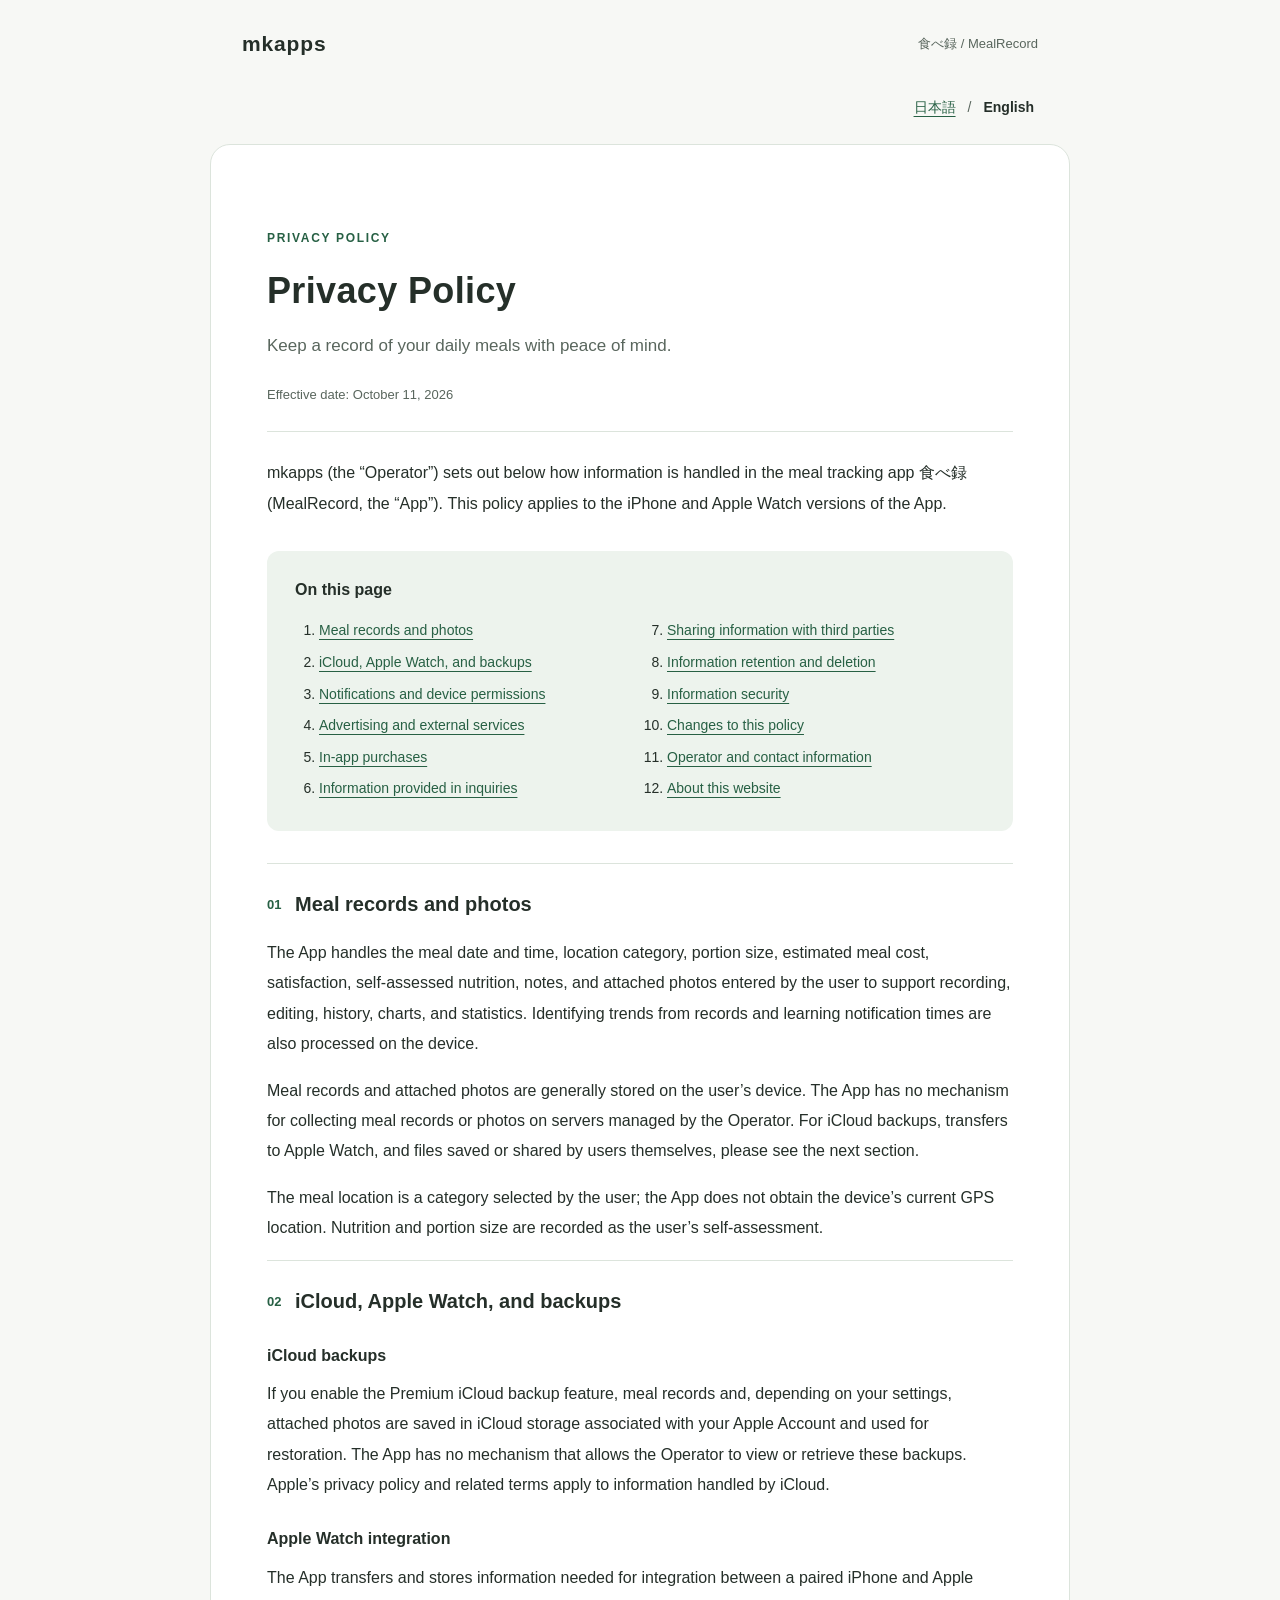
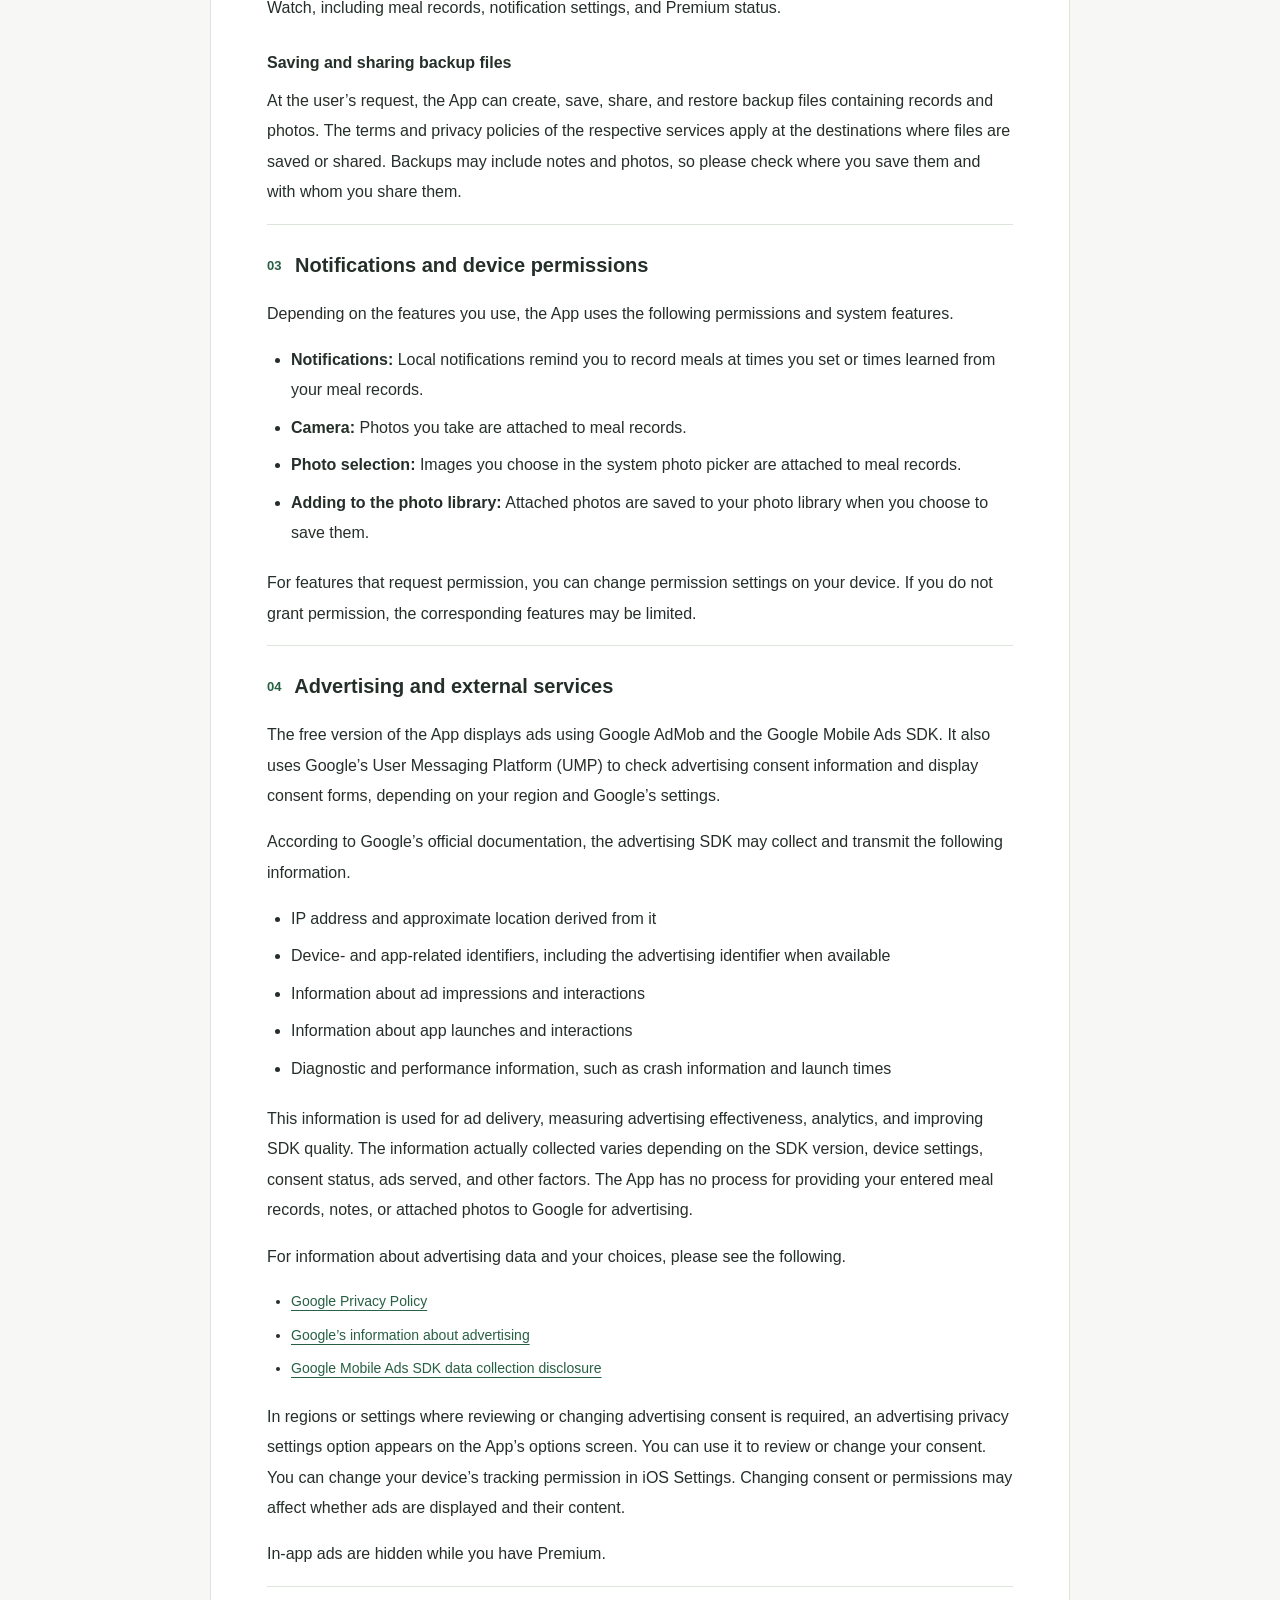
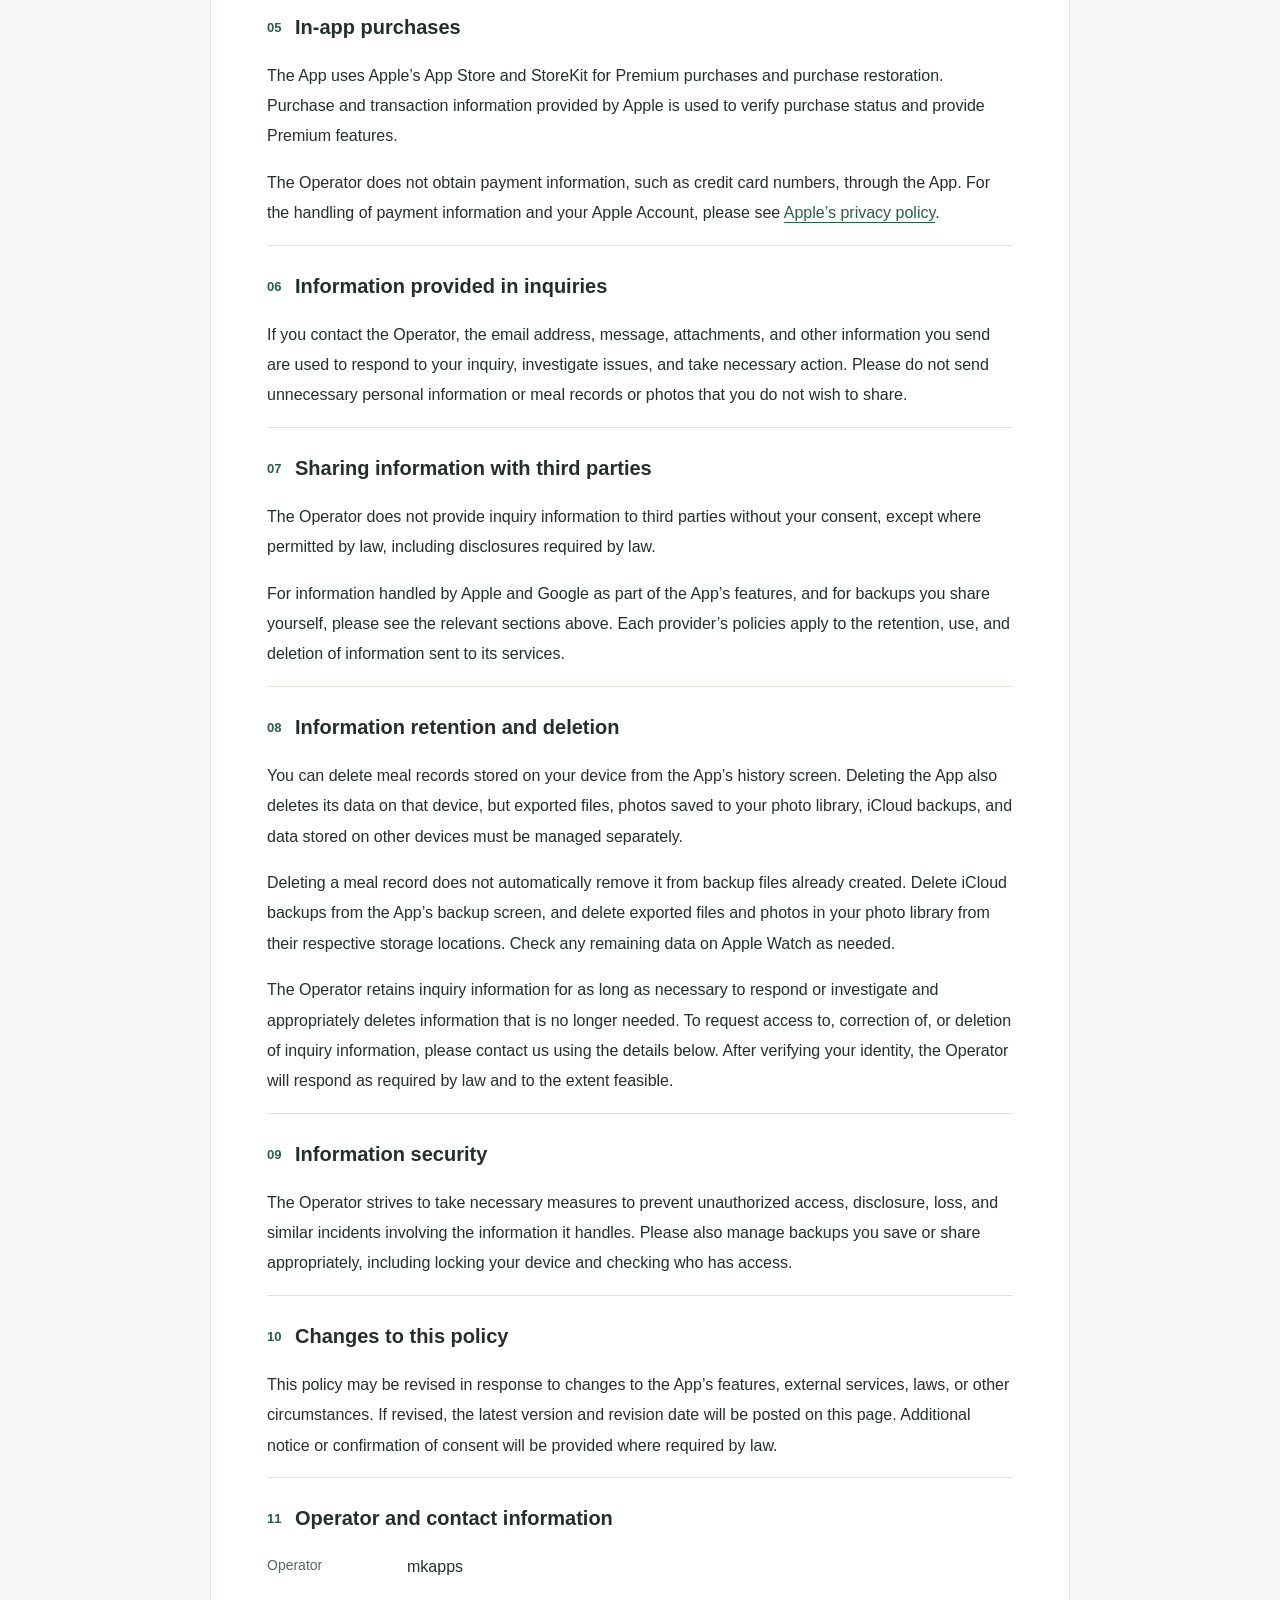
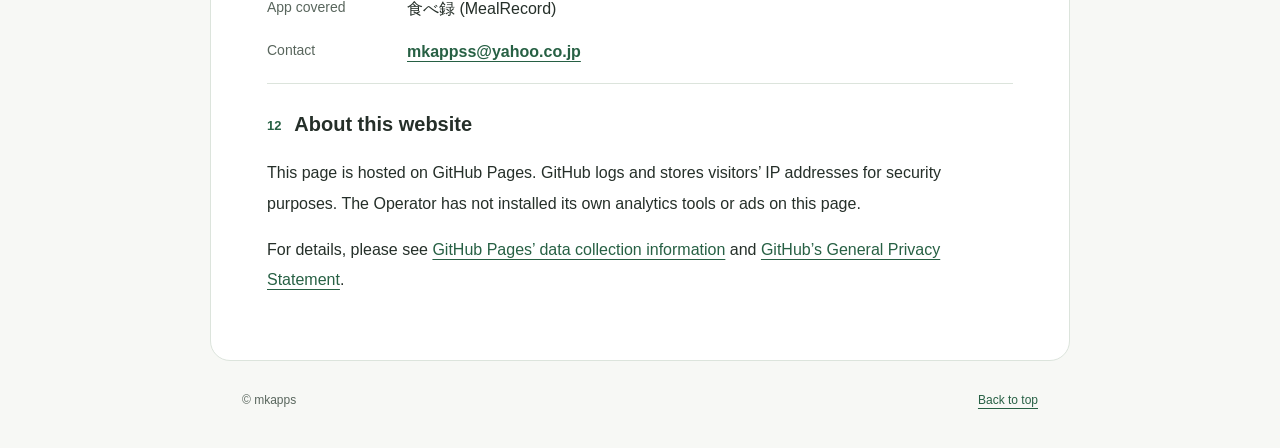
==== privacy/en/index.html @ 0091ebb4 "Add English privacy policy and language switch" ====
<!doctype html>
<html lang="en">
<head>
  <meta charset="utf-8">
  <meta name="viewport" content="width=device-width, initial-scale=1">
  <meta name="robots" content="noindex,nofollow">
  <meta name="color-scheme" content="light dark">
  <title>MealRecord — Privacy Policy | mkapps</title>
  <meta name="description" content="How mkapps handles information in the MealRecord meal tracking app.">
  <link rel="stylesheet" href="../styles.css">
  <link rel="alternate" hreflang="ja" href="https://uracode777.github.io/mkapps/privacy/">
  <link rel="alternate" hreflang="en" href="https://uracode777.github.io/mkapps/privacy/en/">
</head>
<body>
  <a class="skip" href="#main">Skip to main content</a>
  <header class="masthead"><span class="brand">mkapps</span><span class="app-name">食べ録 / MealRecord</span></header>
  <nav class="language-switch" aria-label="Language selection"><a href="../" lang="ja" hreflang="ja">日本語</a><span aria-hidden="true"> / </span><a href="./" lang="en" hreflang="en" aria-current="page">English</a></nav>
  <main id="main">
    <div class="intro"><p class="eyebrow">PRIVACY POLICY</p><h1>Privacy Policy</h1><p class="lead">Keep a record of your daily meals with peace of mind.</p><p class="date">Effective date: <time datetime="2026-10-11">October 11, 2026</time></p></div>
    <p>mkapps (the “Operator”) sets out below how information is handled in the meal tracking app 食べ録 (MealRecord, the “App”). This policy applies to the iPhone and Apple Watch versions of the App.</p>
    <nav class="toc" aria-label="Table of contents"><h2>On this page</h2><ol>
      <li><a href="#records">Meal records and photos</a></li><li><a href="#cloud">iCloud, Apple Watch, and backups</a></li><li><a href="#notifications">Notifications and device permissions</a></li><li><a href="#ads">Advertising and external services</a></li><li><a href="#purchase">In-app purchases</a></li><li><a href="#contact-data">Information provided in inquiries</a></li><li><a href="#sharing">Sharing information with third parties</a></li><li><a href="#deletion">Information retention and deletion</a></li><li><a href="#security">Information security</a></li><li><a href="#changes">Changes to this policy</a></li><li><a href="#contact">Operator and contact information</a></li><li><a href="#website">About this website</a></li>
    </ol></nav>
    <section id="records"><h2><span>01</span> Meal records and photos</h2>
      <p>The App handles the meal date and time, location category, portion size, estimated meal cost, satisfaction, self-assessed nutrition, notes, and attached photos entered by the user to support recording, editing, history, charts, and statistics. Identifying trends from records and learning notification times are also processed on the device.</p>
      <p>Meal records and attached photos are generally stored on the user’s device. The App has no mechanism for collecting meal records or photos on servers managed by the Operator. For iCloud backups, transfers to Apple Watch, and files saved or shared by users themselves, please see the next section.</p>
      <p>The meal location is a category selected by the user; the App does not obtain the device’s current GPS location. Nutrition and portion size are recorded as the user’s self-assessment.</p>
    </section>
    <section id="cloud"><h2><span>02</span> iCloud, Apple Watch, and backups</h2>
      <h3>iCloud backups</h3><p>If you enable the Premium iCloud backup feature, meal records and, depending on your settings, attached photos are saved in iCloud storage associated with your Apple Account and used for restoration. The App has no mechanism that allows the Operator to view or retrieve these backups. Apple’s privacy policy and related terms apply to information handled by iCloud.</p>
      <h3>Apple Watch integration</h3><p>The App transfers and stores information needed for integration between a paired iPhone and Apple Watch, including meal records, notification settings, and Premium status.</p>
      <h3>Saving and sharing backup files</h3><p>At the user’s request, the App can create, save, share, and restore backup files containing records and photos. The terms and privacy policies of the respective services apply at the destinations where files are saved or shared. Backups may include notes and photos, so please check where you save them and with whom you share them.</p>
    </section>
    <section id="notifications"><h2><span>03</span> Notifications and device permissions</h2>
      <p>Depending on the features you use, the App uses the following permissions and system features.</p><ul>
      <li><strong>Notifications:</strong> Local notifications remind you to record meals at times you set or times learned from your meal records.</li>
      <li><strong>Camera:</strong> Photos you take are attached to meal records.</li>
      <li><strong>Photo selection:</strong> Images you choose in the system photo picker are attached to meal records.</li>
      <li><strong>Adding to the photo library:</strong> Attached photos are saved to your photo library when you choose to save them.</li></ul>
      <p>For features that request permission, you can change permission settings on your device. If you do not grant permission, the corresponding features may be limited.</p>
    </section>
    <section id="ads"><h2><span>04</span> Advertising and external services</h2>
      <p>The free version of the App displays ads using Google AdMob and the Google Mobile Ads SDK. It also uses Google’s User Messaging Platform (UMP) to check advertising consent information and display consent forms, depending on your region and Google’s settings.</p>
      <p>According to Google’s official documentation, the advertising SDK may collect and transmit the following information.</p><ul>
      <li>IP address and approximate location derived from it</li>
      <li>Device- and app-related identifiers, including the advertising identifier when available</li>
      <li>Information about ad impressions and interactions</li>
      <li>Information about app launches and interactions</li>
      <li>Diagnostic and performance information, such as crash information and launch times</li></ul>
      <p>This information is used for ad delivery, measuring advertising effectiveness, analytics, and improving SDK quality. The information actually collected varies depending on the SDK version, device settings, consent status, ads served, and other factors. The App has no process for providing your entered meal records, notes, or attached photos to Google for advertising.</p>
      <p>For information about advertising data and your choices, please see the following.</p><ul class="links"><li><a href="https://policies.google.com/privacy?hl=en">Google Privacy Policy</a></li><li><a href="https://policies.google.com/technologies/ads?hl=en">Google’s information about advertising</a></li><li><a href="https://developers.google.com/admob/ios/privacy/data-disclosure?hl=en">Google Mobile Ads SDK data collection disclosure</a></li></ul>
      <p>In regions or settings where reviewing or changing advertising consent is required, an advertising privacy settings option appears on the App’s options screen. You can use it to review or change your consent. You can change your device’s tracking permission in iOS Settings. Changing consent or permissions may affect whether ads are displayed and their content.</p>
      <p>In-app ads are hidden while you have Premium.</p>
    </section>
    <section id="purchase"><h2><span>05</span> In-app purchases</h2>
      <p>The App uses Apple’s App Store and StoreKit for Premium purchases and purchase restoration. Purchase and transaction information provided by Apple is used to verify purchase status and provide Premium features.</p><p>The Operator does not obtain payment information, such as credit card numbers, through the App. For the handling of payment information and your Apple Account, please see <a href="https://www.apple.com/legal/privacy/">Apple’s privacy policy</a>.</p>
    </section>
    <section id="contact-data"><h2><span>06</span> Information provided in inquiries</h2>
      <p>If you contact the Operator, the email address, message, attachments, and other information you send are used to respond to your inquiry, investigate issues, and take necessary action. Please do not send unnecessary personal information or meal records or photos that you do not wish to share.</p>
    </section>
    <section id="sharing"><h2><span>07</span> Sharing information with third parties</h2>
      <p>The Operator does not provide inquiry information to third parties without your consent, except where permitted by law, including disclosures required by law.</p><p>For information handled by Apple and Google as part of the App’s features, and for backups you share yourself, please see the relevant sections above. Each provider’s policies apply to the retention, use, and deletion of information sent to its services.</p>
    </section>
    <section id="deletion"><h2><span>08</span> Information retention and deletion</h2>
      <p>You can delete meal records stored on your device from the App’s history screen. Deleting the App also deletes its data on that device, but exported files, photos saved to your photo library, iCloud backups, and data stored on other devices must be managed separately.</p>
      <p>Deleting a meal record does not automatically remove it from backup files already created. Delete iCloud backups from the App’s backup screen, and delete exported files and photos in your photo library from their respective storage locations. Check any remaining data on Apple Watch as needed.</p>
      <p>The Operator retains inquiry information for as long as necessary to respond or investigate and appropriately deletes information that is no longer needed. To request access to, correction of, or deletion of inquiry information, please contact us using the details below. After verifying your identity, the Operator will respond as required by law and to the extent feasible.</p>
    </section>
    <section id="security"><h2><span>09</span> Information security</h2><p>The Operator strives to take necessary measures to prevent unauthorized access, disclosure, loss, and similar incidents involving the information it handles. Please also manage backups you save or share appropriately, including locking your device and checking who has access.</p></section>
    <section id="changes"><h2><span>10</span> Changes to this policy</h2><p>This policy may be revised in response to changes to the App’s features, external services, laws, or other circumstances. If revised, the latest version and revision date will be posted on this page. Additional notice or confirmation of consent will be provided where required by law.</p></section>
    <section id="contact"><h2><span>11</span> Operator and contact information</h2><dl><dt>Operator</dt><dd>mkapps</dd><dt>App covered</dt><dd>食べ録 (MealRecord)</dd><dt>Contact</dt><dd><a class="email" href="mailto:mkappss@yahoo.co.jp">mkappss@yahoo.co.jp</a></dd></dl></section>
    <section id="website"><h2><span>12</span> About this website</h2><p>This page is hosted on GitHub Pages. GitHub logs and stores visitors’ IP addresses for security purposes. The Operator has not installed its own analytics tools or ads on this page.</p><p>For details, please see <a href="https://docs.github.com/en/pages/getting-started-with-github-pages/what-is-github-pages#data-collection">GitHub Pages’ data collection information</a> and <a href="https://docs.github.com/en/site-policy/privacy-policies/github-general-privacy-statement">GitHub’s General Privacy Statement</a>.</p></section>
  </main>
  <footer><span>© mkapps</span><a href="#main">Back to top</a></footer>
</body>
</html>
---- privacy/styles.css ----
:root{color-scheme:light dark;--bg:#f7f8f5;--paper:#fff;--text:#252f29;--muted:#59665d;--accent:#276044;--line:#dce4dc;--notice:#fbf3df;--notice-text:#644d16;--tint:#edf3ed}
*{box-sizing:border-box}html{scroll-padding-top:24px}body{margin:0;background:var(--bg);color:var(--text);font:16px/1.9 -apple-system,BlinkMacSystemFont,"Hiragino Sans","Noto Sans JP",sans-serif;overflow-wrap:anywhere}a{color:var(--accent);text-underline-offset:4px}a:hover{text-decoration-thickness:2px}a:focus-visible{outline:3px solid var(--accent);outline-offset:5px;border-radius:2px}.skip{position:absolute;top:-100px;left:16px;padding:10px;background:var(--paper);z-index:2}.skip:focus{top:12px}.masthead,footer{max-width:860px;margin:auto;padding:24px 32px;display:flex;justify-content:space-between;gap:16px;align-items:center}.brand{font-size:21px;font-weight:750;letter-spacing:.04em}.app-name{font-size:13px;color:var(--muted)}main{max-width:860px;margin:0 auto;padding:40px 56px 48px;background:var(--paper);border:1px solid var(--line);border-radius:20px}.draft{display:grid;gap:2px;padding:16px 20px;border-radius:10px;background:var(--notice);color:var(--notice-text);font-size:13px}.intro{padding:42px 0 24px;border-bottom:1px solid var(--line);margin-bottom:26px}.eyebrow{color:var(--accent);letter-spacing:.14em;font-size:12px;font-weight:700;margin:0 0 14px}h1{font-size:clamp(25px,4.8vw,36px);line-height:1.5;letter-spacing:.01em;margin:0 0 12px}.lead{color:var(--muted);font-size:17px;margin:0 0 20px}.date{font-size:13px;color:var(--muted);margin:0}.toc{background:var(--tint);padding:24px 28px;border-radius:12px;margin:32px 0}.toc h2{margin:0 0 12px;font-size:16px}.toc ol{columns:2;column-gap:30px;padding-left:24px;margin:0;font-size:14px}.toc li{break-inside:avoid;margin-bottom:5px}section{padding-top:24px;margin-top:16px;border-top:1px solid var(--line)}section h2{font-size:20px;line-height:1.6;margin:0 0 18px}h2 span{color:var(--accent);font-size:13px;display:inline-block;margin-right:8px;vertical-align:middle}h3{font-size:16px;margin:24px 0 8px}p{margin:0 0 16px}ul{padding-left:24px;margin:12px 0 20px}li{margin-bottom:7px}.links{font-size:14px}dl{display:grid;grid-template-columns:120px 1fr;gap:12px 20px;margin:0}dt{color:var(--muted);font-size:14px}dd{margin:0}small{display:block;margin-top:8px;font-size:13px;color:var(--muted)}.email{font-weight:600}footer{font-size:12px;color:var(--muted);padding-top:28px;padding-bottom:36px}
@media(max-width:600px){.masthead,footer{padding-left:20px;padding-right:20px}.masthead{padding-top:18px;padding-bottom:18px}main{margin:0 12px;padding:24px 22px 32px;border-radius:14px}.intro{padding-top:30px}.lead{font-size:15px}.toc{padding:20px}.toc ol{columns:1}section h2{font-size:18px}dl{grid-template-columns:1fr;gap:4px}dd{margin-bottom:12px}body{font-size:15px}}
@media(prefers-color-scheme:dark){:root{--bg:#171d19;--paper:#202923;--text:#e9eee9;--muted:#b3c0b5;--accent:#a2d5b4;--line:#3e4b41;--notice:#3b321e;--notice-text:#f1d99b;--tint:#2c382e}}
@media print{body{background:#fff;color:#111;font-size:11pt}.masthead{padding:0 0 20px}main{border:0;padding:0;max-width:none}.draft{border:1px solid #bbb;background:none}.toc{display:none}section{break-inside:auto}h2,h3{break-after:avoid}a{color:inherit}footer{padding:20px 0}.skip{display:none}}

.language-switch{max-width:860px;margin:0 auto;padding:0 32px 18px;display:flex;justify-content:flex-end;align-items:center;gap:8px;font-size:14px}.language-switch a{display:inline-block;padding:6px 4px}.language-switch a[aria-current="page"]{font-weight:700;color:var(--text);text-decoration:none}.language-switch span{color:var(--muted)}
@media(max-width:600px){.language-switch{padding-left:20px;padding-right:20px}}
@media print{.language-switch{display:none}}
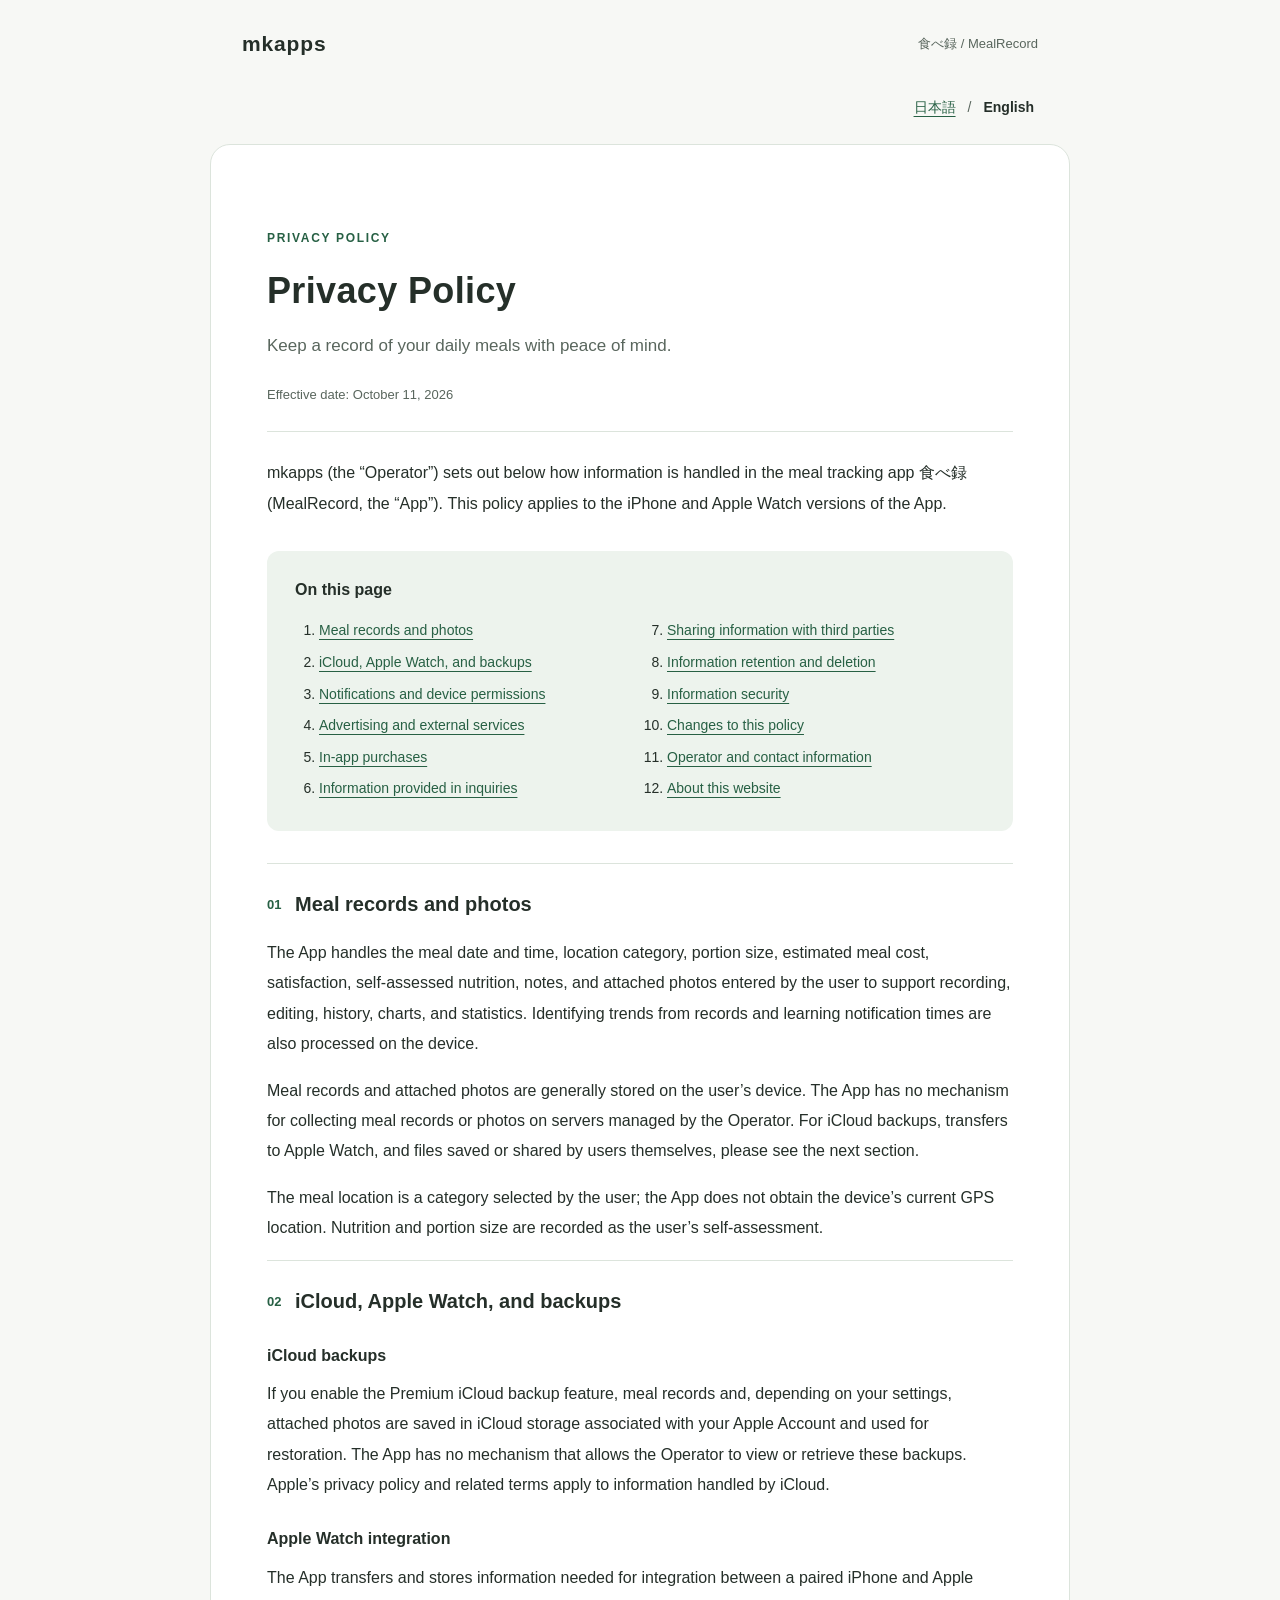
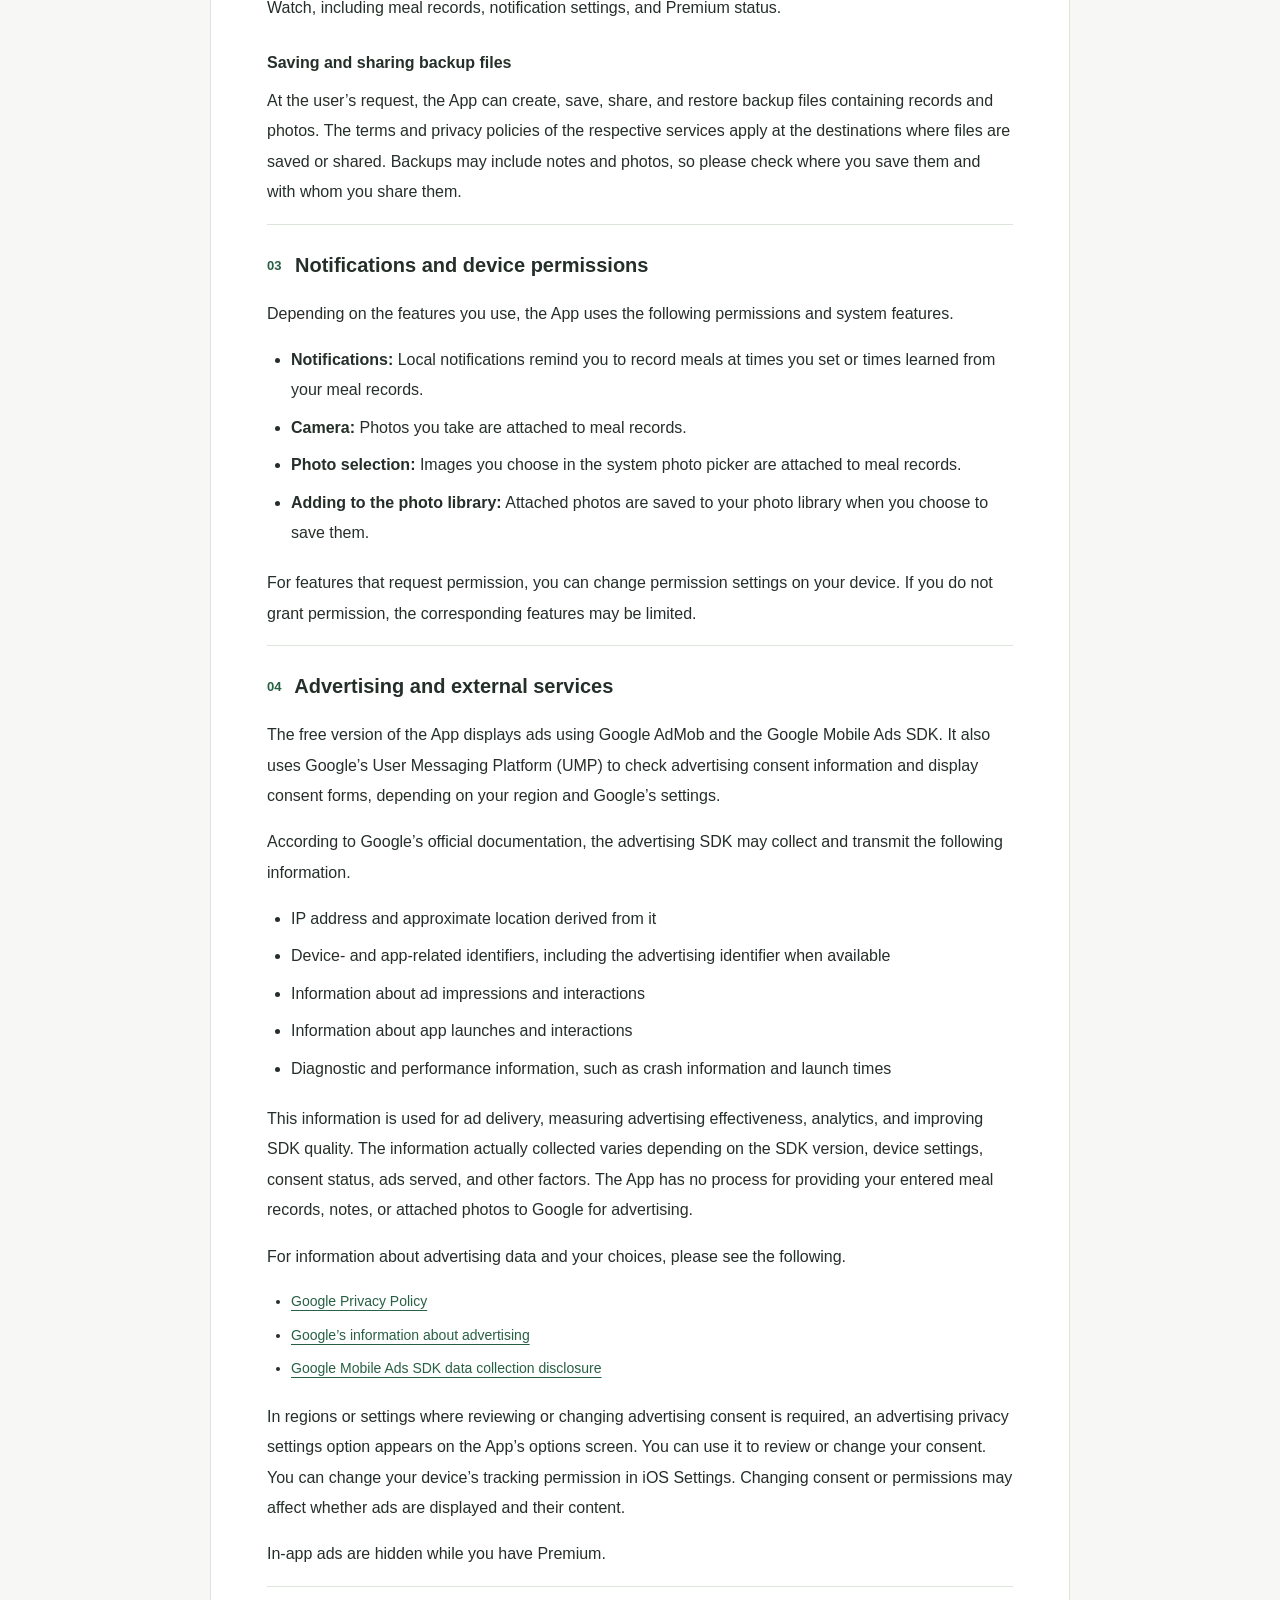
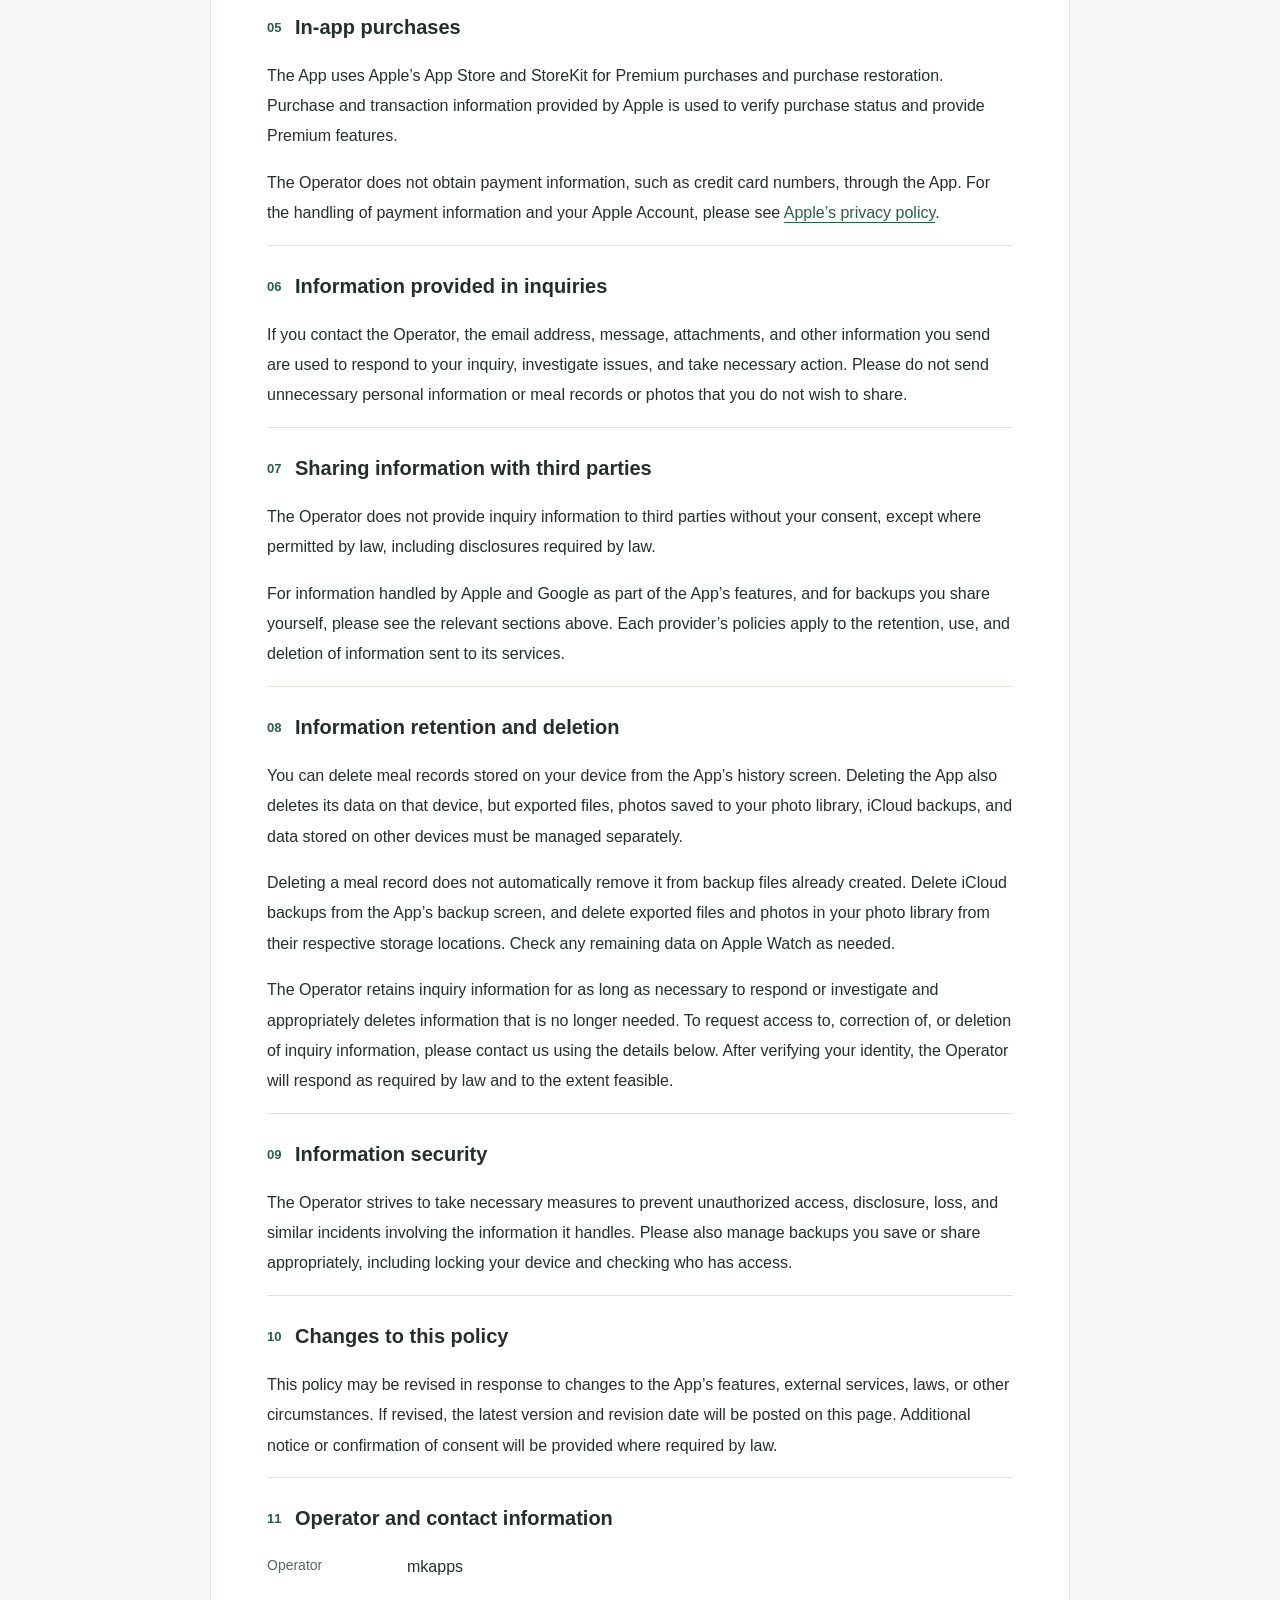
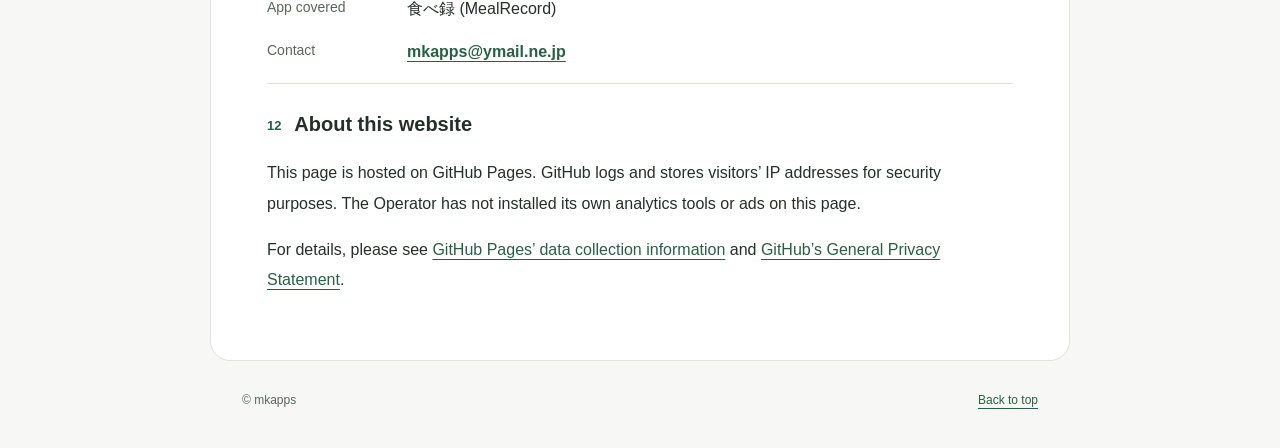
==== commit 05a4a3bf: "Update privacy policy contact email" ====
--- a/privacy/en/index.html
+++ b/privacy/en/index.html
@@ -68,7 +68,7 @@
     </section>
     <section id="security"><h2><span>09</span> Information security</h2><p>The Operator strives to take necessary measures to prevent unauthorized access, disclosure, loss, and similar incidents involving the information it handles. Please also manage backups you save or share appropriately, including locking your device and checking who has access.</p></section>
     <section id="changes"><h2><span>10</span> Changes to this policy</h2><p>This policy may be revised in response to changes to the App’s features, external services, laws, or other circumstances. If revised, the latest version and revision date will be posted on this page. Additional notice or confirmation of consent will be provided where required by law.</p></section>
-    <section id="contact"><h2><span>11</span> Operator and contact information</h2><dl><dt>Operator</dt><dd>mkapps</dd><dt>App covered</dt><dd>食べ録 (MealRecord)</dd><dt>Contact</dt><dd><a class="email" href="mailto:mkappss@yahoo.co.jp">mkappss@yahoo.co.jp</a></dd></dl></section>
+    <section id="contact"><h2><span>11</span> Operator and contact information</h2><dl><dt>Operator</dt><dd>mkapps</dd><dt>App covered</dt><dd>食べ録 (MealRecord)</dd><dt>Contact</dt><dd><a class="email" href="mailto:mkapps@ymail.ne.jp">mkapps@ymail.ne.jp</a></dd></dl></section>
     <section id="website"><h2><span>12</span> About this website</h2><p>This page is hosted on GitHub Pages. GitHub logs and stores visitors’ IP addresses for security purposes. The Operator has not installed its own analytics tools or ads on this page.</p><p>For details, please see <a href="https://docs.github.com/en/pages/getting-started-with-github-pages/what-is-github-pages#data-collection">GitHub Pages’ data collection information</a> and <a href="https://docs.github.com/en/site-policy/privacy-policies/github-general-privacy-statement">GitHub’s General Privacy Statement</a>.</p></section>
   </main>
   <footer><span>© mkapps</span><a href="#main">Back to top</a></footer>
